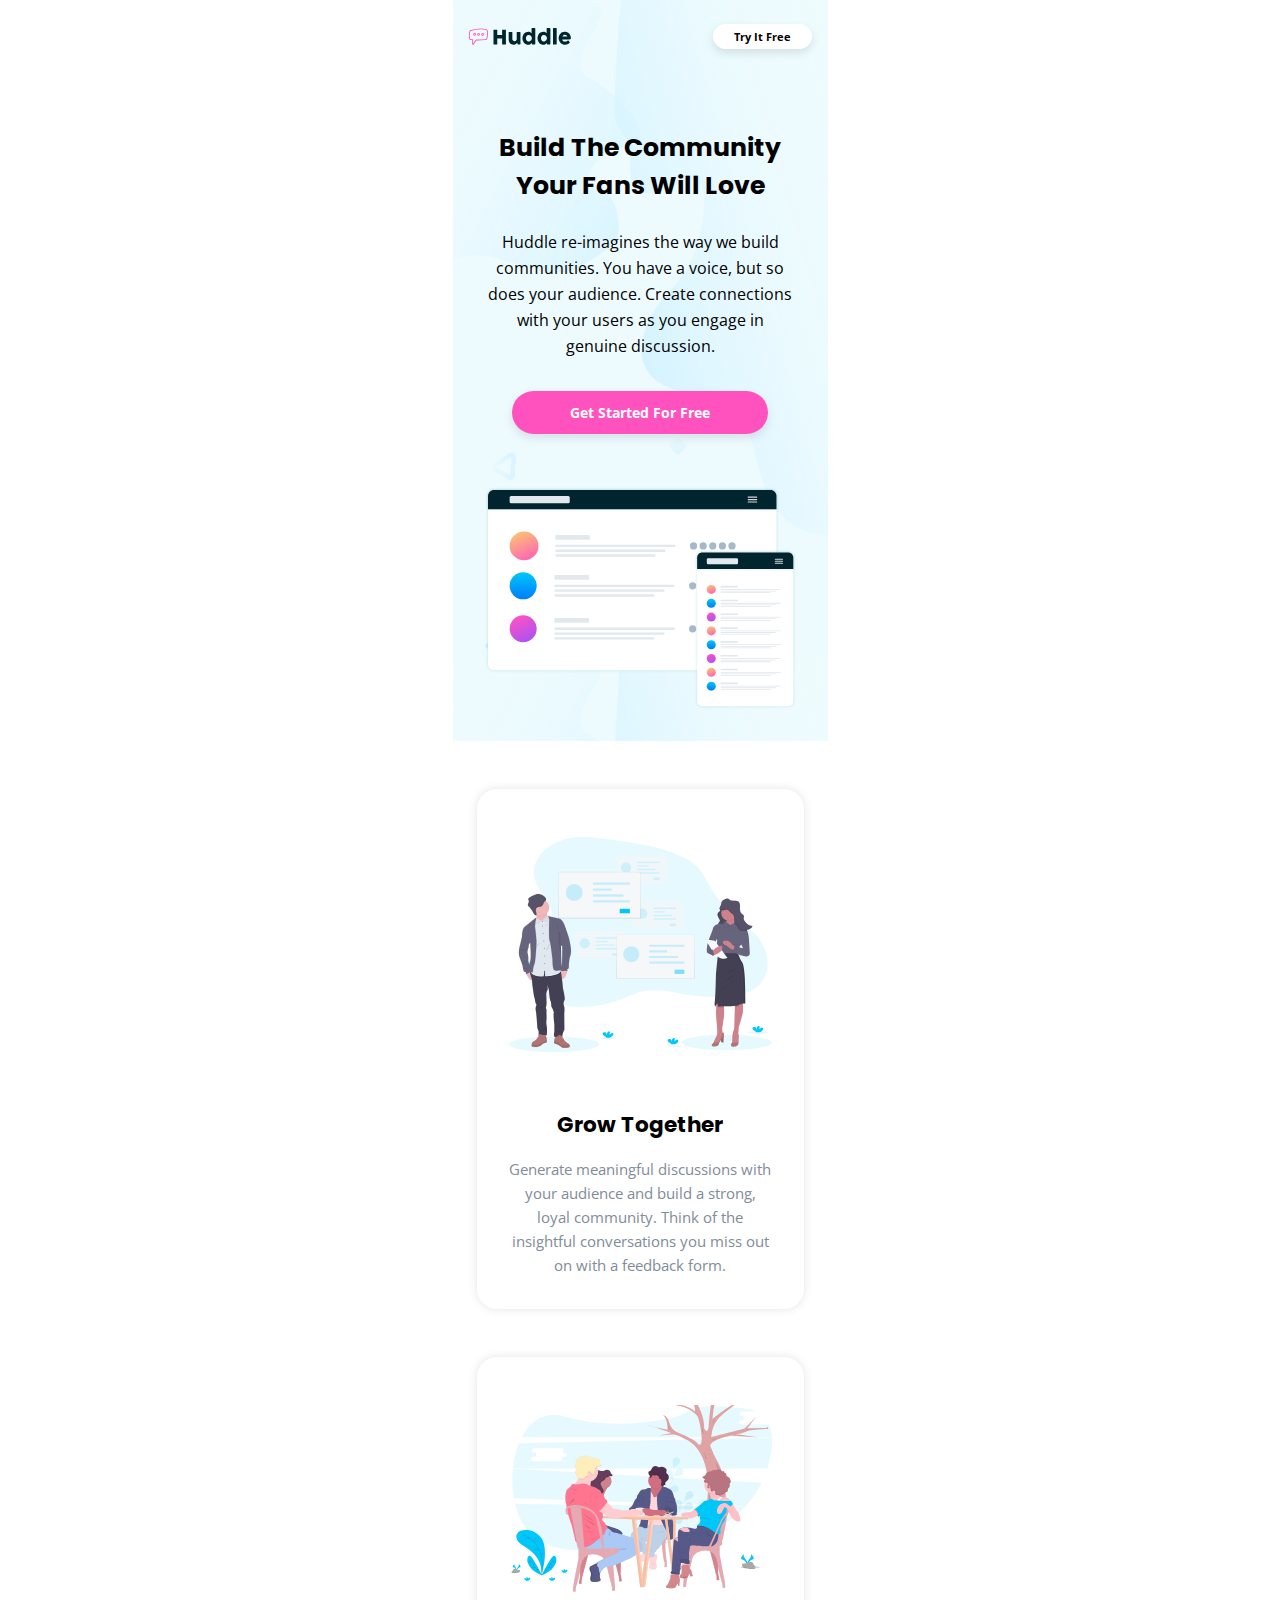
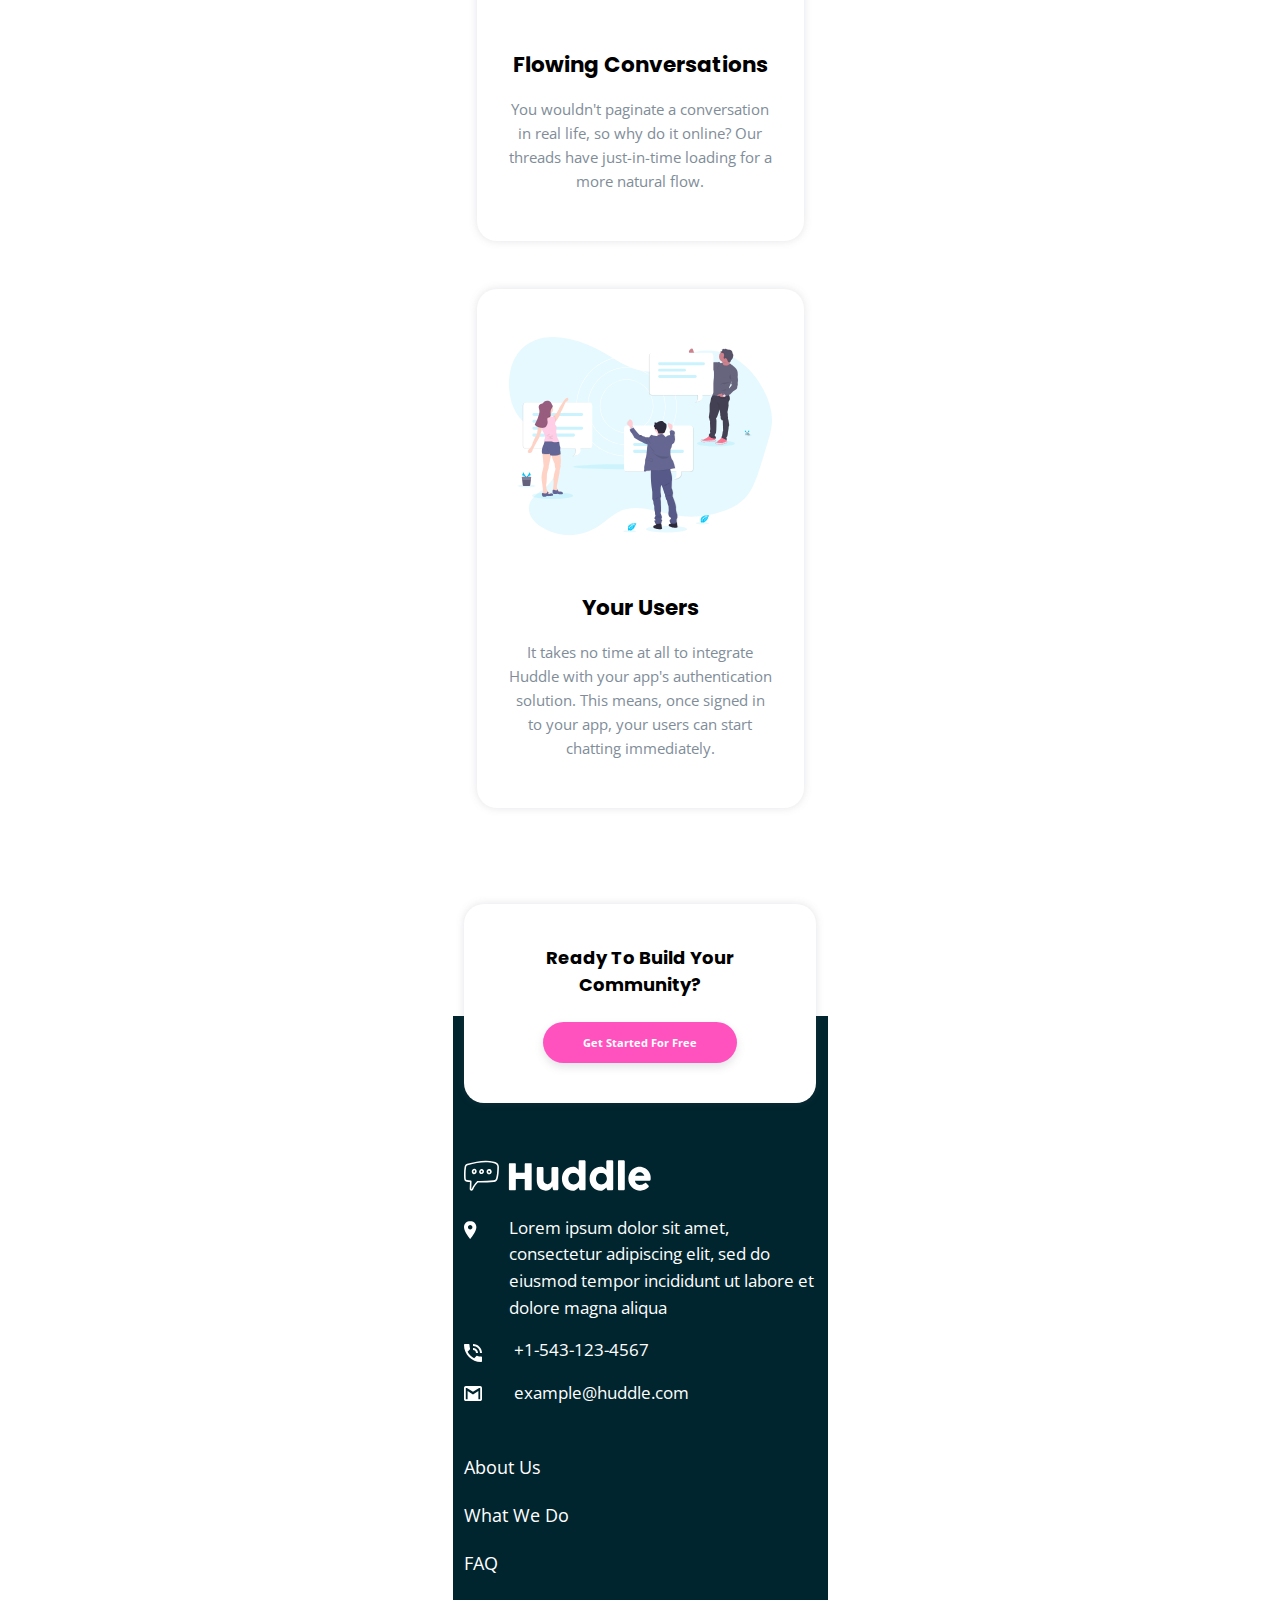
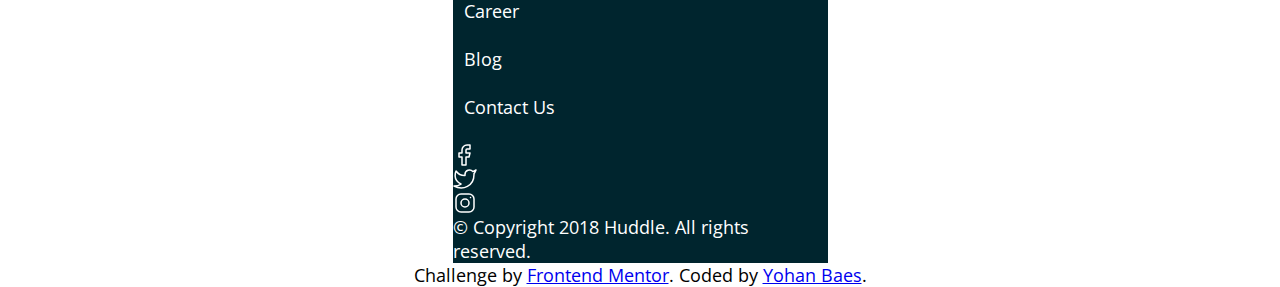
==== 016 - Huddle landing page/index.html @ f33014c8 "Add files via upload" ====
<!DOCTYPE html>
<html lang="en">
<head>
    <meta charset="UTF-8">
    <meta http-equiv="X-UA-Compatible" content="IE=edge">
    <meta name="viewport" content="width=device-width, initial-scale=1.0">
    <style>
        @import url('https://fonts.googleapis.com/css2?family=Open+Sans:wght@400;700&family=Poppins:wght@600&display=swap');
    </style> 
    <link rel="stylesheet" href="style.css">
    <link rel="shortcut icon" href="assets/images/favicon-32x32.png" type="image/x-icon">
    <title>Frontend Mentor | Huddle landing page with alternating feature blocks</title>
</head>
<body>
    <header>
        <section class="logo-section">
            <img src="assets/images/logo.svg" alt="logo">
            <a href="#">Try It Free</a>
        </section>
        <section class="top-section">
            <section class="top-section-text">
                <h1>Build The Community Your Fans Will Love</h1>
                <p>Huddle re-imagines the way we build communities. You have a voice, but so does your audience. 
                    Create connections with your users as you engage in genuine discussion.</p>
                <a href="#">Get Started For Free</a>
            </section>
            <img src="assets/images/illustration-mockups.svg" alt="">
        </section>
    </header>
    <main>
        <section class="card-section">
            <img src="assets/images/illustration-grow-together.svg" alt="">
            <h2>Grow Together</h2>
            <p>Generate meaningful discussions with your audience and build a strong, loyal community. 
                Think of the insightful conversations you miss out on with a feedback form.</p>
        </section>
        <section class="card-section">
            <img src="assets/images/illustration-flowing-conversation.svg" alt="">
            <h2>Flowing Conversations</h2>
            <p>You wouldn't paginate a conversation in real life, so why do it online? Our threads 
                have just-in-time loading for a more natural flow.</p>
        </section>
        <section class="card-section">
            <img src="assets/images/illustration-your-users.svg" alt="">
            <h2>Your Users</h2>
            <p>It takes no time at all to integrate Huddle with your app's authentication solution. 
                This means, once signed in to your app, your users can start chatting immediately.</p>
        </section>
        <section class="bottom-section">
            <h2>Ready To Build Your Community?</h2>
            <a href="#">Get Started For Free</a>
        </section>
    </main>
    <footer>
        <img id="footer-logo" src="assets/images/logo-white.svg" alt="logo">
        <section class="contact-section">
            <section class="contact-info-section">
                <img src="assets/images/icon-location.svg" alt="">
                <p>Lorem ipsum dolor sit amet, consectetur adipiscing elit, sed do eiusmod tempor 
                    incididunt ut labore et dolore magna aliqua</p>
            </section>
            <section class="contact-info-section">
                <img src="assets/images/icon-phone.svg" alt="">
                <p>+1-543-123-4567</p>
            </section>
            <section class="contact-info-section">
                <img src="assets/images/icon-email.svg" alt="">
                <p>example@huddle.com</p>
            </section>
        </section>
        <section class="links-section">
            <ul>
                <li>About Us</li>
                <li>What We Do</li>
                <li>FAQ</li>
                <li>Career</li>
                <li>Blog</li>
                <li>Contact Us</li>
            </ul>
        </section>
        <section class="socials-section">
            <a href="#"><img src="assets/images/facebook.svg" alt="facebook-link"></a>
            <a href="#"><img src="assets/images/twitter.svg" alt="twitter-link"></a>
            <a href="#"><img src="assets/images/instagram.svg" alt="instagram-link"></a>
        </section>
        <section class="copyright-section">
            <p>&copy; Copyright 2018 Huddle. All rights reserved.</p>
        </section>
    </footer>
    <div class="attribution">
        Challenge by <a href="https://www.frontendmentor.io?ref=challenge" target="_blank">Frontend Mentor</a>. 
        Coded by <a href="#">Yohan Baes</a>.
    </div>
</body>
</html>
---- 016 - Huddle landing page/style.css ----
/* RESETS */

*{
    margin: 0;
    padding: 0;
    box-sizing: border-box;
}

img{
    display: block;
}

/* CSS style guide infos*/

body{
    font-size: 18px;
    font-family: 'Open Sans', sans-serif;
    min-height: 100vh;
    width: 100vw;
    display: flex;
    flex-direction: column;
    justify-content: center;
    align-items: center;
}

main, header, footer{
    max-width: 375px;
}

h1, h2, h3, h4, h5, h6{
    font-family: 'Poppins', sans-serif;
}

/* BG Header */

header{
    background: url("assets/images/bg-hero-mobile.svg");
    background-color: #edfbfe;
}

/* Logo et bouton Try It Free */

.logo-section{
    display: flex;
    justify-content: space-between;
    align-items: center;
    margin: 1.5rem 1rem;
}

.logo-section img{
    width: 30%;
}

.logo-section a{
    color: black;
    font-weight: bold;
    text-decoration: none;
    font-size: 0.6em;
    background-color: white;
    padding: 0.3rem 1.3rem;
    border-radius: 50px;
    box-shadow: 0 4px 8px rgba(95, 100, 114, 0.171);
}

/* Header first section */

.top-section{
    display: grid;
    place-items: center;
    margin: 5rem 2rem 2rem 2rem;
    text-align: center;
}

.top-section-text{
    margin-bottom: 4rem;
}

.top-section h1{
    font-size: 1.4em;
    margin-bottom: 1.5rem;
}

.top-section p{
    font-size: 0.9em;
    line-height: 26px;
    margin-bottom: 2.5rem;
}

.top-section a{
    color: white;
    font-size: 0.75em;
    font-weight: bold;
    text-decoration: none;
    background-color: hsl(322, 100%, 66%);
    margin-bottom: 1.5rem;
    padding: 0.8rem 3.6rem;
    border-radius: 50px;
    box-shadow: 0 4px 8px rgba(95, 100, 114, 0.171);
}

.top-section img{
    width: 100%;
}

/* All cards */

.card-section{
    max-height: 520px;
    height: 100%;
    display: grid;
    place-items: center;
    text-align: center;
    padding: 3rem 2rem;
    margin: 3rem 1.5rem;
    box-shadow: 0 0 8px rgba(95, 100, 114, 0.171);
    border-radius: 20px;
}

.card-section h2{
    font-size: 1.2em;
    margin-bottom: 1rem;
}

.card-section p{
    font-size: 0.81em;
    color: hsl(208, 11%, 55%);
    line-height: 24px;
}

.card-section img{
    width: 100%;
    margin-bottom: 3.5rem;
}

/* Ready to build card */

main{
    position: relative;
    margin-bottom: 10rem;
}

.bottom-section{
    position: absolute;
    z-index: 2;
    display: grid;
    place-items: center;
    text-align: center;
    padding: 2.5rem 1.5rem;
    margin: 3rem 0.7rem;
    box-shadow: 0 0 8px rgba(95, 100, 114, 0.171);
    border-radius: 20px;
    background-color: white;
    color: black;
}

.bottom-section h2{
    font-size: 1em;
    margin-bottom: 1.5rem;
}

.bottom-section a{
    color: white;
    font-size: 0.6em;
    font-weight: bold;
    text-decoration: none;
    background-color: hsl(322, 100%, 66%);
    padding: 0.8rem 2.5rem;
    border-radius: 50px;
    box-shadow: 0 4px 8px rgba(95, 100, 114, 0.171);
}

/* Footer global & logo*/

footer{
    padding-top: 9rem;
    color: white;
    background-color: #00252e;
}

#footer-logo{
    width: 50%;
    margin: 0 0.7rem;
    margin-bottom: 1.5rem;
}

/* Footer contact */

.contact-section{
    margin: 0 0.7rem;
}

.contact-info-section{
    display: flex;
    align-items: flex-start;
    vertical-align: text-top;
    gap: 2rem;
    margin-bottom: 1rem;
}

.contact-info-section p{
    margin-top: 0;
    font-size: 0.925em;
    max-height: max-content;
    line-height: 1.6em;
    text-align: left;
    width: auto;
}

.contact-info-section img{
    width: 1em;
    margin-top: .35em;
}


/* Footer list */

.links-section{
    margin: 0 0.7rem;
    margin-top: 3rem;
}

.links-section li{
    margin-bottom: 1.5rem;
}

/* Footer socials */



/* Footer Copyright */
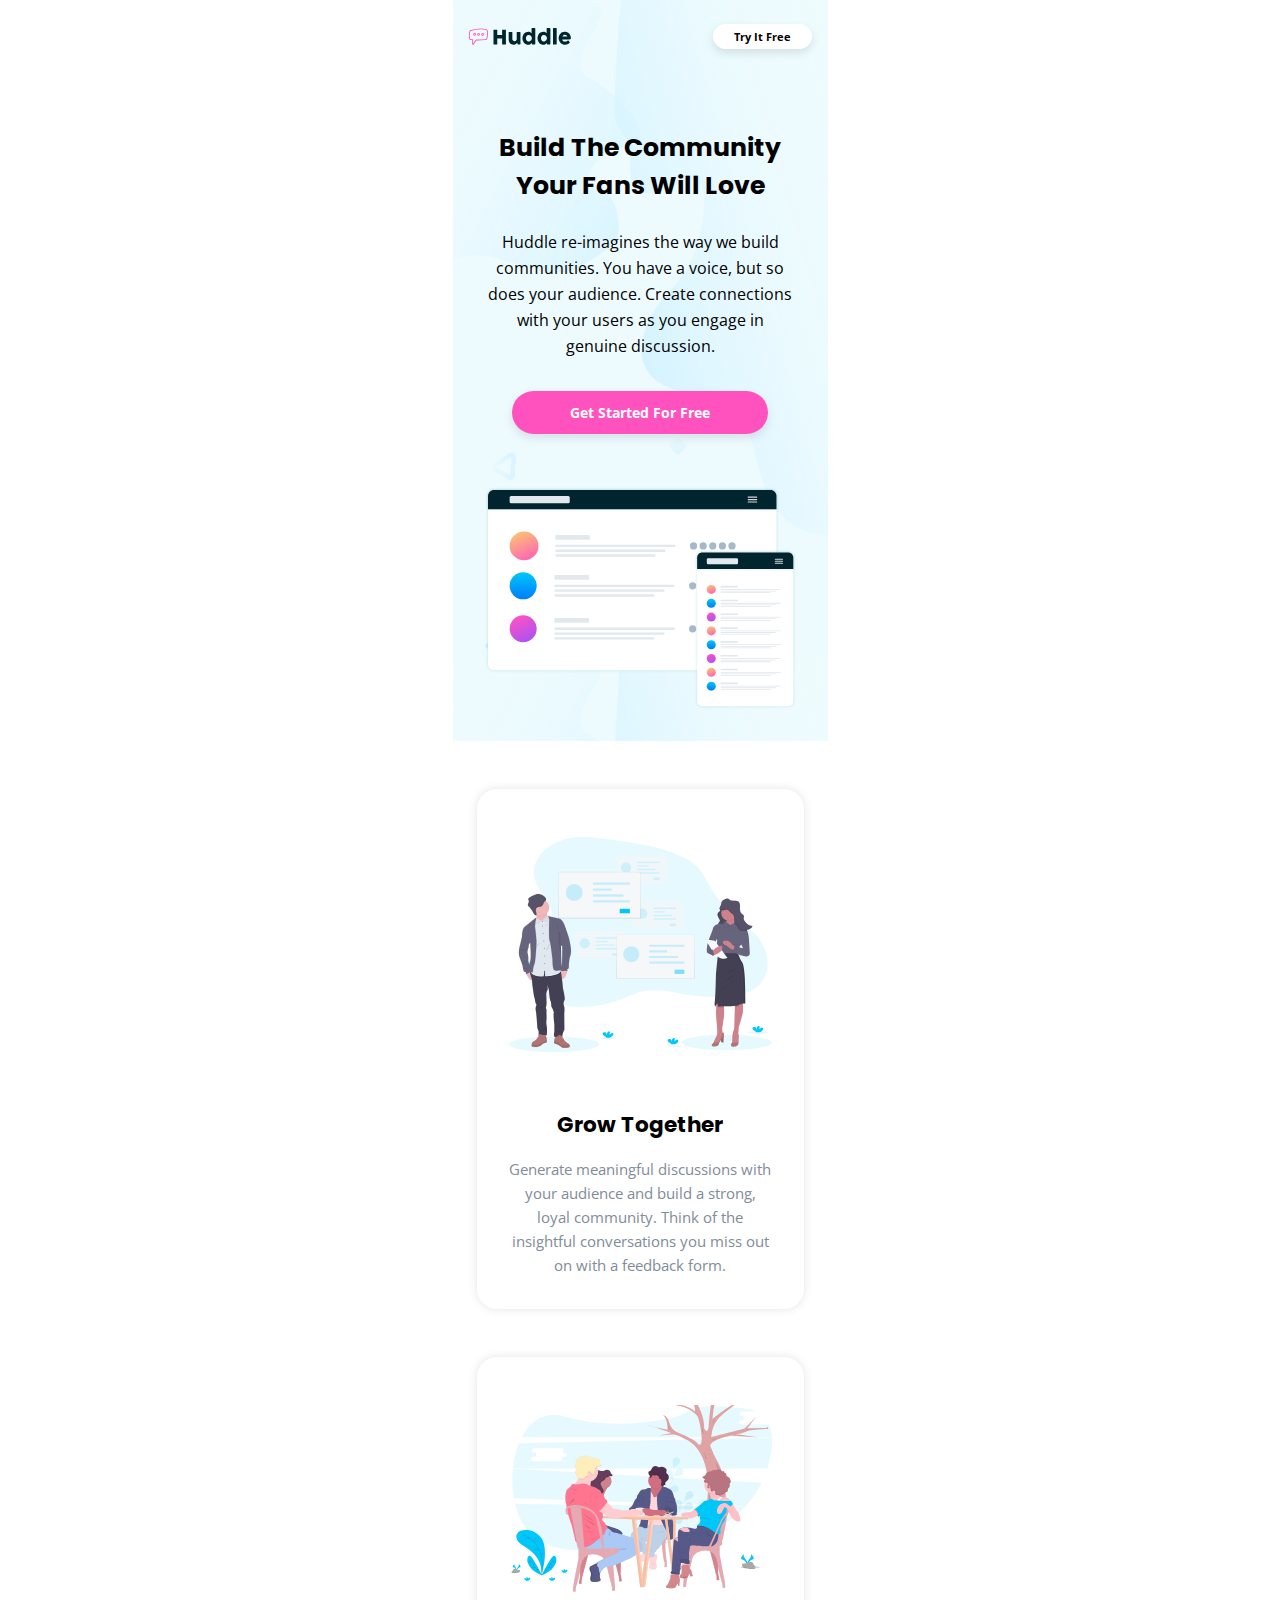
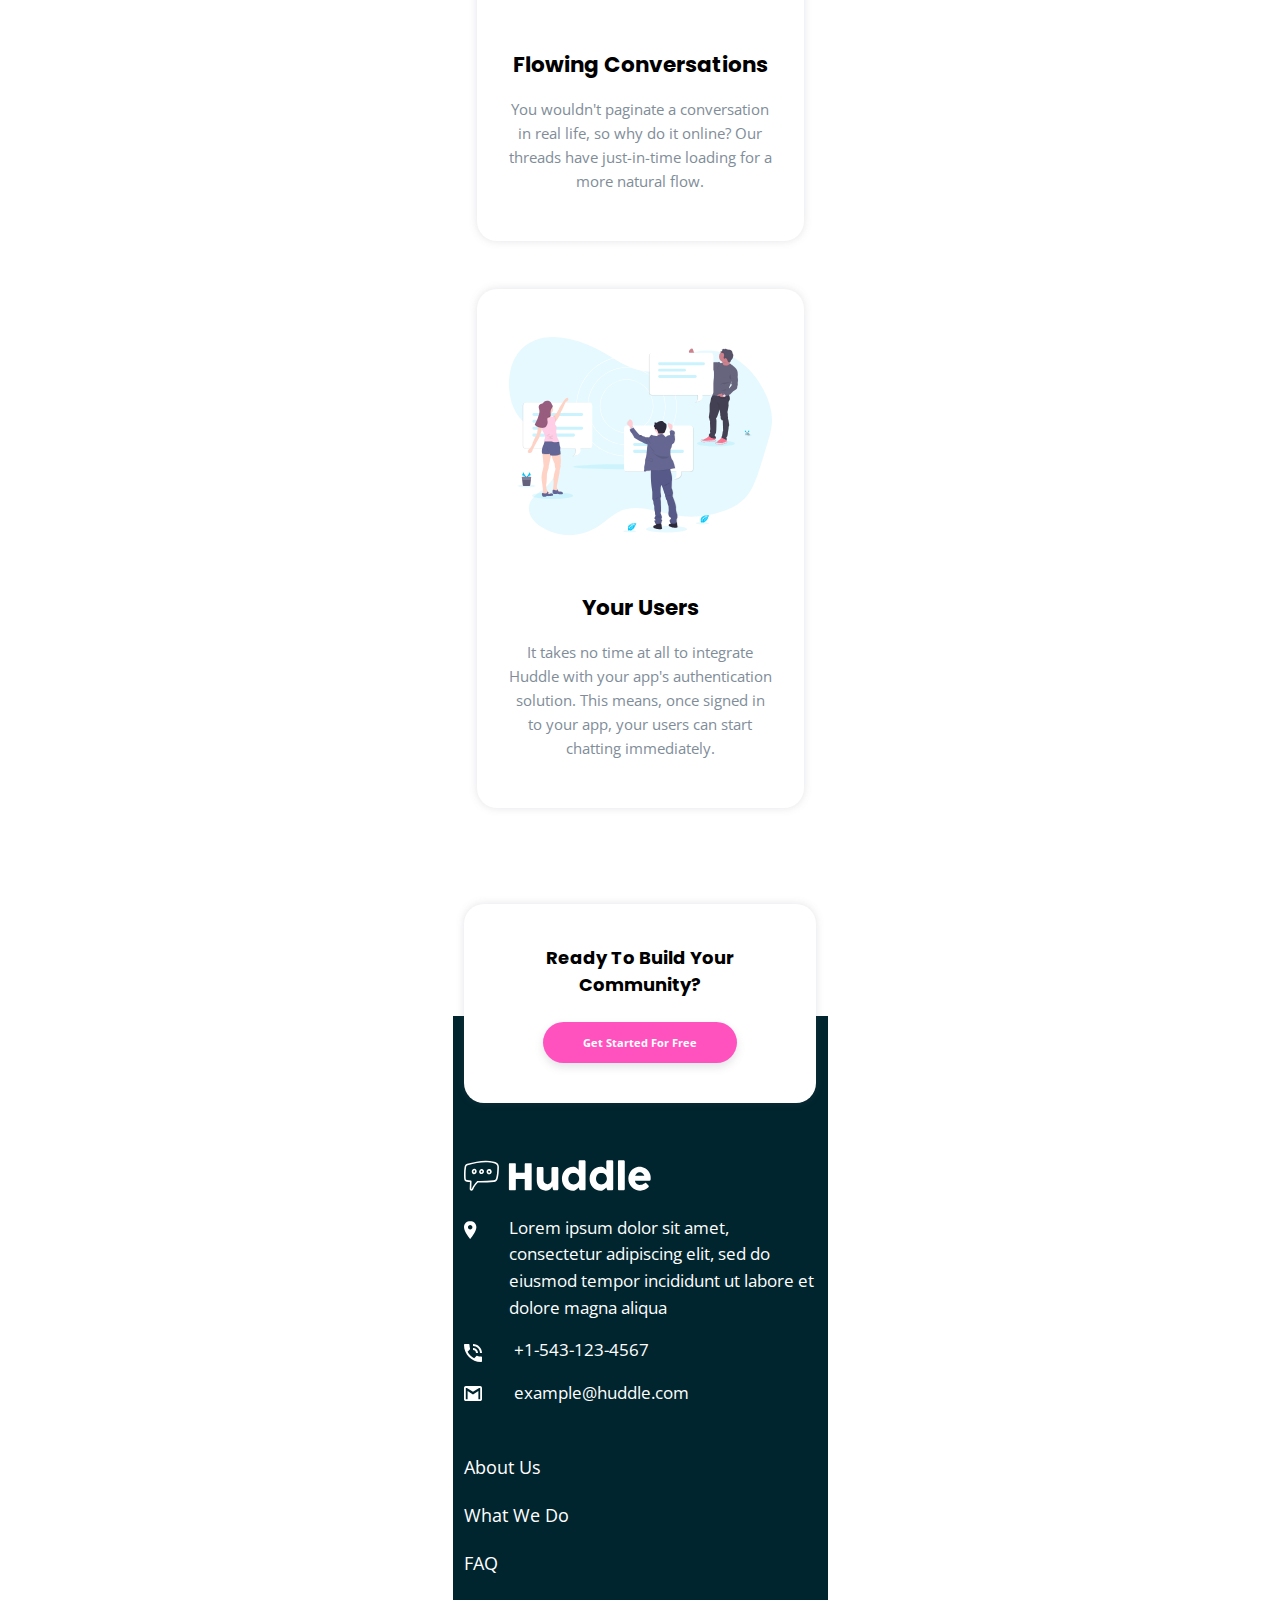
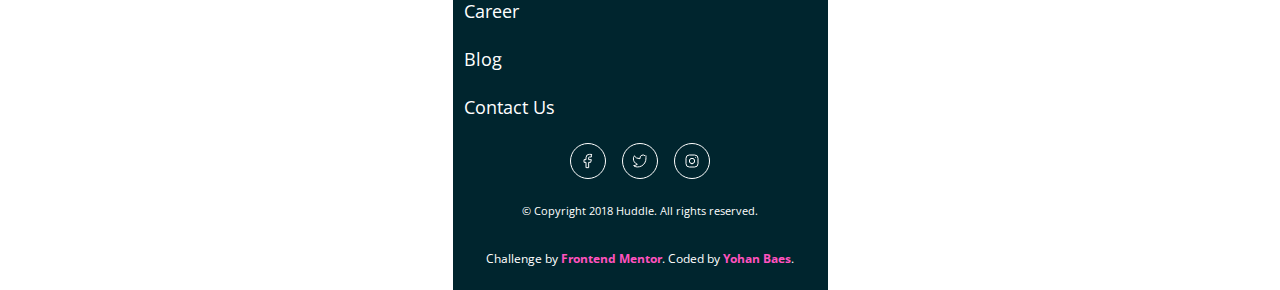
==== commit ff43e515: "modifi 27/01" ====
--- a/016 - Huddle landing page/index.html
+++ b/016 - Huddle landing page/index.html
@@ -86,10 +86,12 @@
         <section class="copyright-section">
             <p>&copy; Copyright 2018 Huddle. All rights reserved.</p>
         </section>
+        <div class="attribution">
+            <p>
+                Challenge by <a href="https://www.frontendmentor.io?ref=challenge" target="_blank"> Frontend Mentor</a>. 
+                Coded by <a href="#">Yohan Baes</a>.
+            </p>
+        </div>
     </footer>
-    <div class="attribution">
-        Challenge by <a href="https://www.frontendmentor.io?ref=challenge" target="_blank">Frontend Mentor</a>. 
-        Coded by <a href="#">Yohan Baes</a>.
-    </div>
 </body>
 </html>--- a/016 - Huddle landing page/style.css
+++ b/016 - Huddle landing page/style.css
@@ -219,14 +219,53 @@
     margin-top: 3rem;
 }
 
+.links-section ul{
+    list-style-type: none;
+}
+
 .links-section li{
     margin-bottom: 1.5rem;
 }
 
 /* Footer socials */
 
-
+.socials-section{
+    display: flex;
+    justify-content: center;
+    gap: 1rem;
+    margin-bottom: 1.5rem;
+}
+
+.socials-section img{
+    width: 2em;
+    border: 1px solid white;
+    padding: .5em;
+    border-radius: 2em;
+}
 
 /* Footer Copyright */
 
-
+.copyright-section{
+    display: flex;
+    justify-content: center;
+    margin-bottom: 2rem;
+}
+
+.copyright-section p{
+    font-size: .6em;
+}
+
+/* Footer signature */
+
+.attribution{
+    display: flex;
+    justify-content: center;
+    font-size: .65em;
+    margin-bottom: 1.5rem;
+}
+
+.attribution a{
+    font-weight: bold;
+    text-decoration: none;
+    color: #ff52bf;
+}
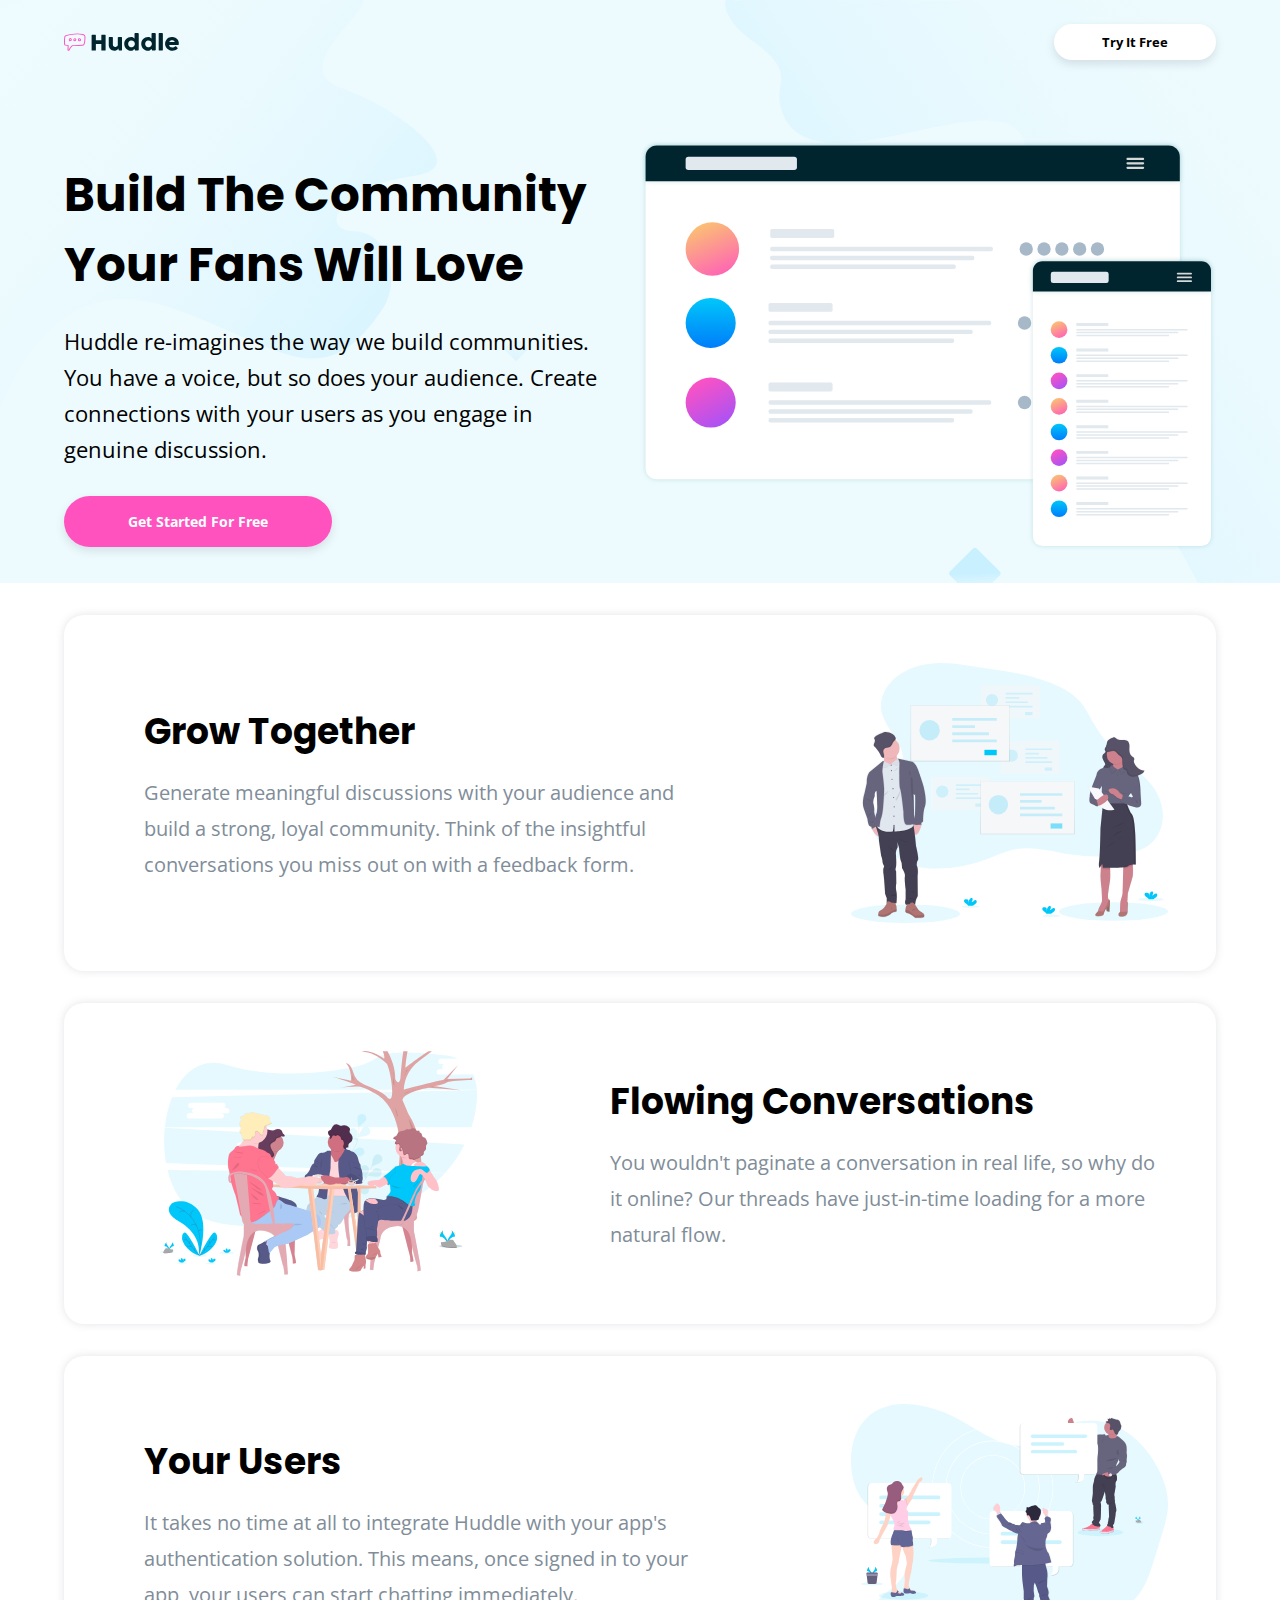
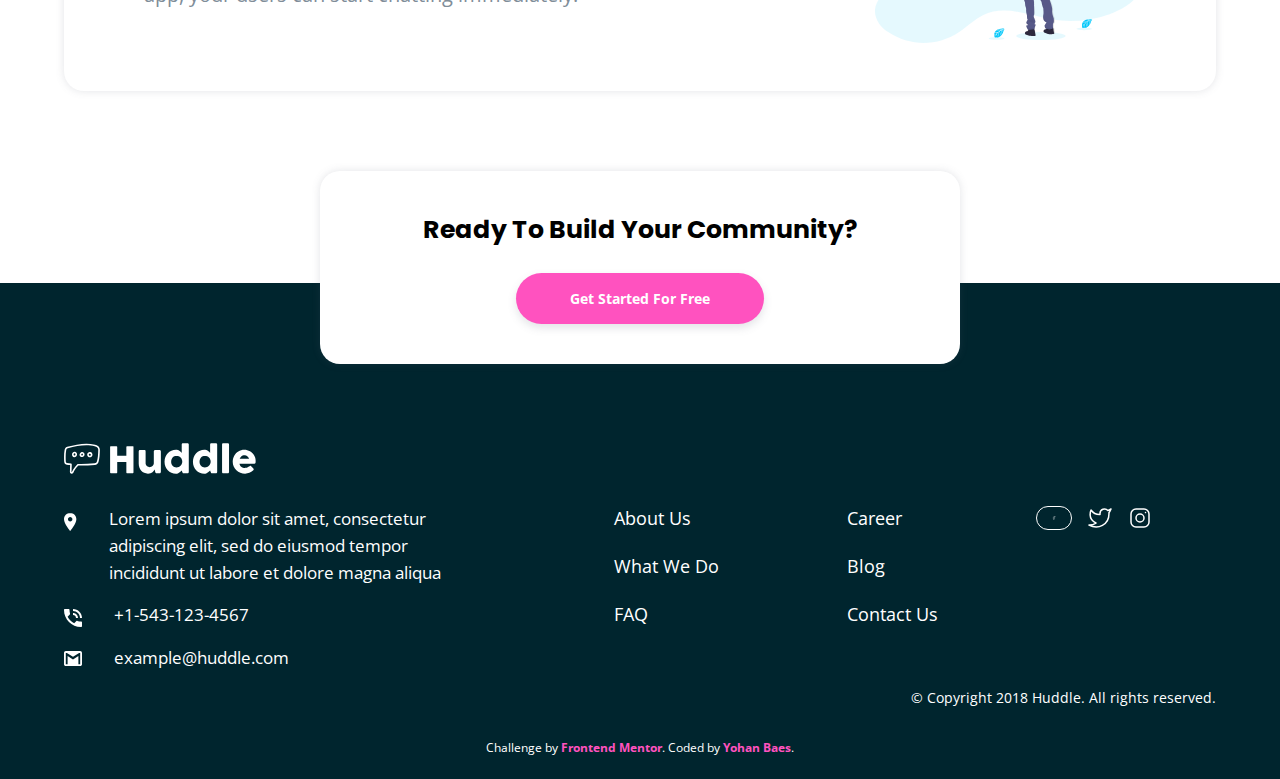
==== commit bceda0f2: "yes" ====
--- a/016 - Huddle landing page/index.html
+++ b/016 - Huddle landing page/index.html
@@ -30,21 +30,27 @@
     <main>
         <section class="card-section">
             <img src="assets/images/illustration-grow-together.svg" alt="">
-            <h2>Grow Together</h2>
-            <p>Generate meaningful discussions with your audience and build a strong, loyal community. 
+            <div class="card-text">
+                <h2>Grow Together</h2>
+                <p>Generate meaningful discussions with your audience and build a strong, loyal community. 
                 Think of the insightful conversations you miss out on with a feedback form.</p>
+            </div>
         </section>
         <section class="card-section">
-            <img src="assets/images/illustration-flowing-conversation.svg" alt="">
-            <h2>Flowing Conversations</h2>
-            <p>You wouldn't paginate a conversation in real life, so why do it online? Our threads 
+            <img src="assets/images/illustration-flowing-conversation.svg" alt="" id="imagetotheleft">
+            <div class="card-text">
+                <h2>Flowing Conversations</h2>
+                <p>You wouldn't paginate a conversation in real life, so why do it online? Our threads 
                 have just-in-time loading for a more natural flow.</p>
+            </div>
         </section>
         <section class="card-section">
             <img src="assets/images/illustration-your-users.svg" alt="">
-            <h2>Your Users</h2>
-            <p>It takes no time at all to integrate Huddle with your app's authentication solution. 
+            <div class="card-text">
+                <h2>Your Users</h2>
+                <p>It takes no time at all to integrate Huddle with your app's authentication solution. 
                 This means, once signed in to your app, your users can start chatting immediately.</p>
+            </div>
         </section>
         <section class="bottom-section">
             <h2>Ready To Build Your Community?</h2>
@@ -53,35 +59,37 @@
     </main>
     <footer>
         <img id="footer-logo" src="assets/images/logo-white.svg" alt="logo">
-        <section class="contact-section">
-            <section class="contact-info-section">
-                <img src="assets/images/icon-location.svg" alt="">
-                <p>Lorem ipsum dolor sit amet, consectetur adipiscing elit, sed do eiusmod tempor 
-                    incididunt ut labore et dolore magna aliqua</p>
+        <section class="contact-section-flex">
+            <section class="contact-section">
+                <section class="contact-info-section">
+                    <img src="assets/images/icon-location.svg" alt="">
+                    <p>Lorem ipsum dolor sit amet, consectetur adipiscing elit, sed do eiusmod tempor 
+                        incididunt ut labore et dolore magna aliqua</p>
+                </section>
+                <section class="contact-info-section">
+                    <img src="assets/images/icon-phone.svg" alt="">
+                    <p>+1-543-123-4567</p>
+                </section>
+                <section class="contact-info-section">
+                    <img src="assets/images/icon-email.svg" alt="">
+                    <p>example@huddle.com</p>
+                </section>
             </section>
-            <section class="contact-info-section">
-                <img src="assets/images/icon-phone.svg" alt="">
-                <p>+1-543-123-4567</p>
+            <section class="links-section">
+                <ul>
+                    <li>About Us</li>
+                    <li>What We Do</li>
+                    <li>FAQ</li>
+                    <li>Career</li>
+                    <li>Blog</li>
+                    <li>Contact Us</li>
+                </ul>
             </section>
-            <section class="contact-info-section">
-                <img src="assets/images/icon-email.svg" alt="">
-                <p>example@huddle.com</p>
+            <section class="socials-section">
+                <a href="#"><svg width="24px" height="24px" stroke-width="1.5" viewBox="0 0 24 24" fill="none" xmlns="http://www.w3.org/2000/svg" color="#ffffff"><path d="M17 2h-3a5 5 0 00-5 5v3H6v4h3v8h4v-8h3l1-4h-4V7a1 1 0 011-1h3V2z" stroke="#ffffff" stroke-width="1.5" stroke-linecap="round" stroke-linejoin="round"></path></svg></a>
+                <a href="#"><img src="assets/images/twitter.svg" alt="twitter-link"></a>
+                <a href="#"><img src="assets/images/instagram.svg" alt="instagram-link"></a>
             </section>
-        </section>
-        <section class="links-section">
-            <ul>
-                <li>About Us</li>
-                <li>What We Do</li>
-                <li>FAQ</li>
-                <li>Career</li>
-                <li>Blog</li>
-                <li>Contact Us</li>
-            </ul>
-        </section>
-        <section class="socials-section">
-            <a href="#"><img src="assets/images/facebook.svg" alt="facebook-link"></a>
-            <a href="#"><img src="assets/images/twitter.svg" alt="twitter-link"></a>
-            <a href="#"><img src="assets/images/instagram.svg" alt="instagram-link"></a>
         </section>
         <section class="copyright-section">
             <p>&copy; Copyright 2018 Huddle. All rights reserved.</p>
--- a/016 - Huddle landing page/style.css
+++ b/016 - Huddle landing page/style.css
@@ -16,7 +16,7 @@
     font-size: 18px;
     font-family: 'Open Sans', sans-serif;
     min-height: 100vh;
-    width: 100vw;
+    max-width: 100vw;
     display: flex;
     flex-direction: column;
     justify-content: center;
@@ -24,7 +24,8 @@
 }
 
 main, header, footer{
-    max-width: 375px;
+    max-width: 767.99px;
+    width: 100%;
 }
 
 h1, h2, h3, h4, h5, h6{
@@ -60,6 +61,11 @@
     padding: 0.3rem 1.3rem;
     border-radius: 50px;
     box-shadow: 0 4px 8px rgba(95, 100, 114, 0.171);
+    transition: all 0.4s;
+}
+
+.logo-section a:hover{
+    color: hsl(208, 11%, 55%);
 }
 
 /* Header first section */
@@ -88,7 +94,7 @@
 
 .top-section a{
     color: white;
-    font-size: 0.75em;
+    font-size: 0.65em;
     font-weight: bold;
     text-decoration: none;
     background-color: hsl(322, 100%, 66%);
@@ -96,6 +102,11 @@
     padding: 0.8rem 3.6rem;
     border-radius: 50px;
     box-shadow: 0 4px 8px rgba(95, 100, 114, 0.171);
+    transition: all 0.4s;
+}
+
+.top-section a:hover{
+    background-color: hsla(322, 100%, 66%, 0.60);
 }
 
 .top-section img{
@@ -105,7 +116,7 @@
 /* All cards */
 
 .card-section{
-    max-height: 520px;
+    max-height: max-content;
     height: 100%;
     display: grid;
     place-items: center;
@@ -141,6 +152,8 @@
 
 .bottom-section{
     position: absolute;
+    left: 0;
+    right: 0;
     z-index: 2;
     display: grid;
     place-items: center;
@@ -167,6 +180,11 @@
     padding: 0.8rem 2.5rem;
     border-radius: 50px;
     box-shadow: 0 4px 8px rgba(95, 100, 114, 0.171);
+    transition: all 0.4s;
+}
+
+.bottom-section a:hover{
+    background-color: hsla(322, 100%, 66%, 0.60);
 }
 
 /* Footer global & logo*/
@@ -236,13 +254,19 @@
     margin-bottom: 1.5rem;
 }
 
-.socials-section img{
+.socials-section svg{
     width: 2em;
     border: 1px solid white;
     padding: .5em;
     border-radius: 2em;
 }
 
+.socials-section svg:hover{
+    border: 1px solid hsla(322, 100%, 66%);
+    color: hsla(322, 100%, 66%);
+    fill: hsla(322, 100%, 66%);
+}
+
 /* Footer Copyright */
 
 .copyright-section{
@@ -269,3 +293,193 @@
     text-decoration: none;
     color: #ff52bf;
 }
+
+/* Format Desktop */
+
+@media screen and (min-width: 768px){
+    main, header, footer{
+    max-width: 100vw;
+    }
+
+    /* BG Header */
+
+    header{
+        background: url("assets/images/bg-hero-desktop.svg");
+        background-color: #edfbfe;
+        background-repeat: no-repeat;
+    }
+
+    /* Logo et bouton Try It Free */
+
+    .logo-section{
+        margin: 1.5rem 4rem;
+    }
+
+    .logo-section img{
+        width: 10%;
+    }
+
+    .logo-section a{
+        font-size: 0.7em;
+        padding: 0.6rem 3rem;
+        border-radius: 50px;
+    }
+
+    /* Header first section */
+
+    .top-section{
+        display: flex;
+        justify-content: space-between;
+        align-items: center;
+        gap: 2rem;
+        margin: 5rem 4rem 2rem 4rem;
+        text-align: center;
+    }
+
+    .top-section-text{
+        margin-bottom: 0;
+        text-align: left;
+        max-width: 40em;
+    }
+
+    .top-section h1{
+        font-size: 2.6em;
+    }
+
+    .top-section p{
+        font-size: 1.2em;
+        line-height: 36px;
+    }
+
+    .top-section a{
+        font-size: 0.8em;
+        padding: 1rem 4rem;
+    }
+
+    .top-section img{
+        width: 50%;
+    }
+
+    /* All cards */
+
+    .card-section{
+        max-height: 40rem;
+        display: flex;
+        justify-content: space-between;
+        align-items: center;
+        padding: 3rem 3rem;
+        margin: 2rem 4rem;
+        text-align: left;
+        gap: 4rem;
+    }
+
+    .card-text{
+        max-width: 31em;
+        margin-left: 2rem;
+    }
+
+    .card-section h2{
+        font-size: 2em;
+    }
+
+    .card-section p{
+        font-size: 1.1em;
+        color: hsl(208, 11%, 55%);
+        line-height: 36px;
+    }
+
+    .card-section img{
+        width: 30%;
+        margin-bottom: 0;
+        order: 2;
+    }
+
+    #imagetotheleft{
+        order: 0;
+        margin-left: 3rem;
+    }
+
+    /* Ready to build card */
+
+    .bottom-section{
+        left: 0;
+        right: 0;
+        z-index: 2;
+        padding: 2.5rem 1.5rem;
+        margin: 3rem 0.7rem;
+        max-width: 40rem;
+        margin-left: auto;
+        margin-right: auto;
+    }
+
+    .bottom-section h2{
+        font-size: 1.4em;
+    }
+
+    .bottom-section a{
+        font-size: .8em;
+        padding: 1rem 3.4rem;
+    }
+
+    /* Footer global & logo*/
+
+    #footer-logo{
+        width: 15%;
+        margin: 0 4rem;
+        margin-bottom: 2rem;
+        margin-top: 1rem;
+    }
+
+    /* Footer contact */
+
+    .contact-section{
+        margin: 0 4rem;
+        max-width: 24rem;
+    }
+
+    .contact-section-flex{
+        display: flex;
+        max-width: 90vw;
+        justify-content: space-between;
+        align-items: flex-start;
+    }
+
+    .contact-info-section img{
+        width: 1em;
+        margin-top: .35em;
+    }
+
+    /* Footer list */
+
+    .links-section{
+        margin: 0;
+    }
+
+    .links-section ul{
+        display: flex;
+        flex-direction: column;
+        text-align: left;
+        flex-wrap: wrap;
+        height: 9rem;
+        gap: 1.5rem 8rem;
+        width: 20rem;
+    }
+
+    .links-section li{
+        margin: 0;
+    }
+
+    /* Footer Copyright */
+
+    .copyright-section{
+        display: flex;
+        justify-content: flex-end;
+        margin-bottom: 2rem;
+        margin-left: 4rem;
+        margin-right: 4rem;
+    }
+
+    .copyright-section p{
+        font-size: .8em;
+    }
+}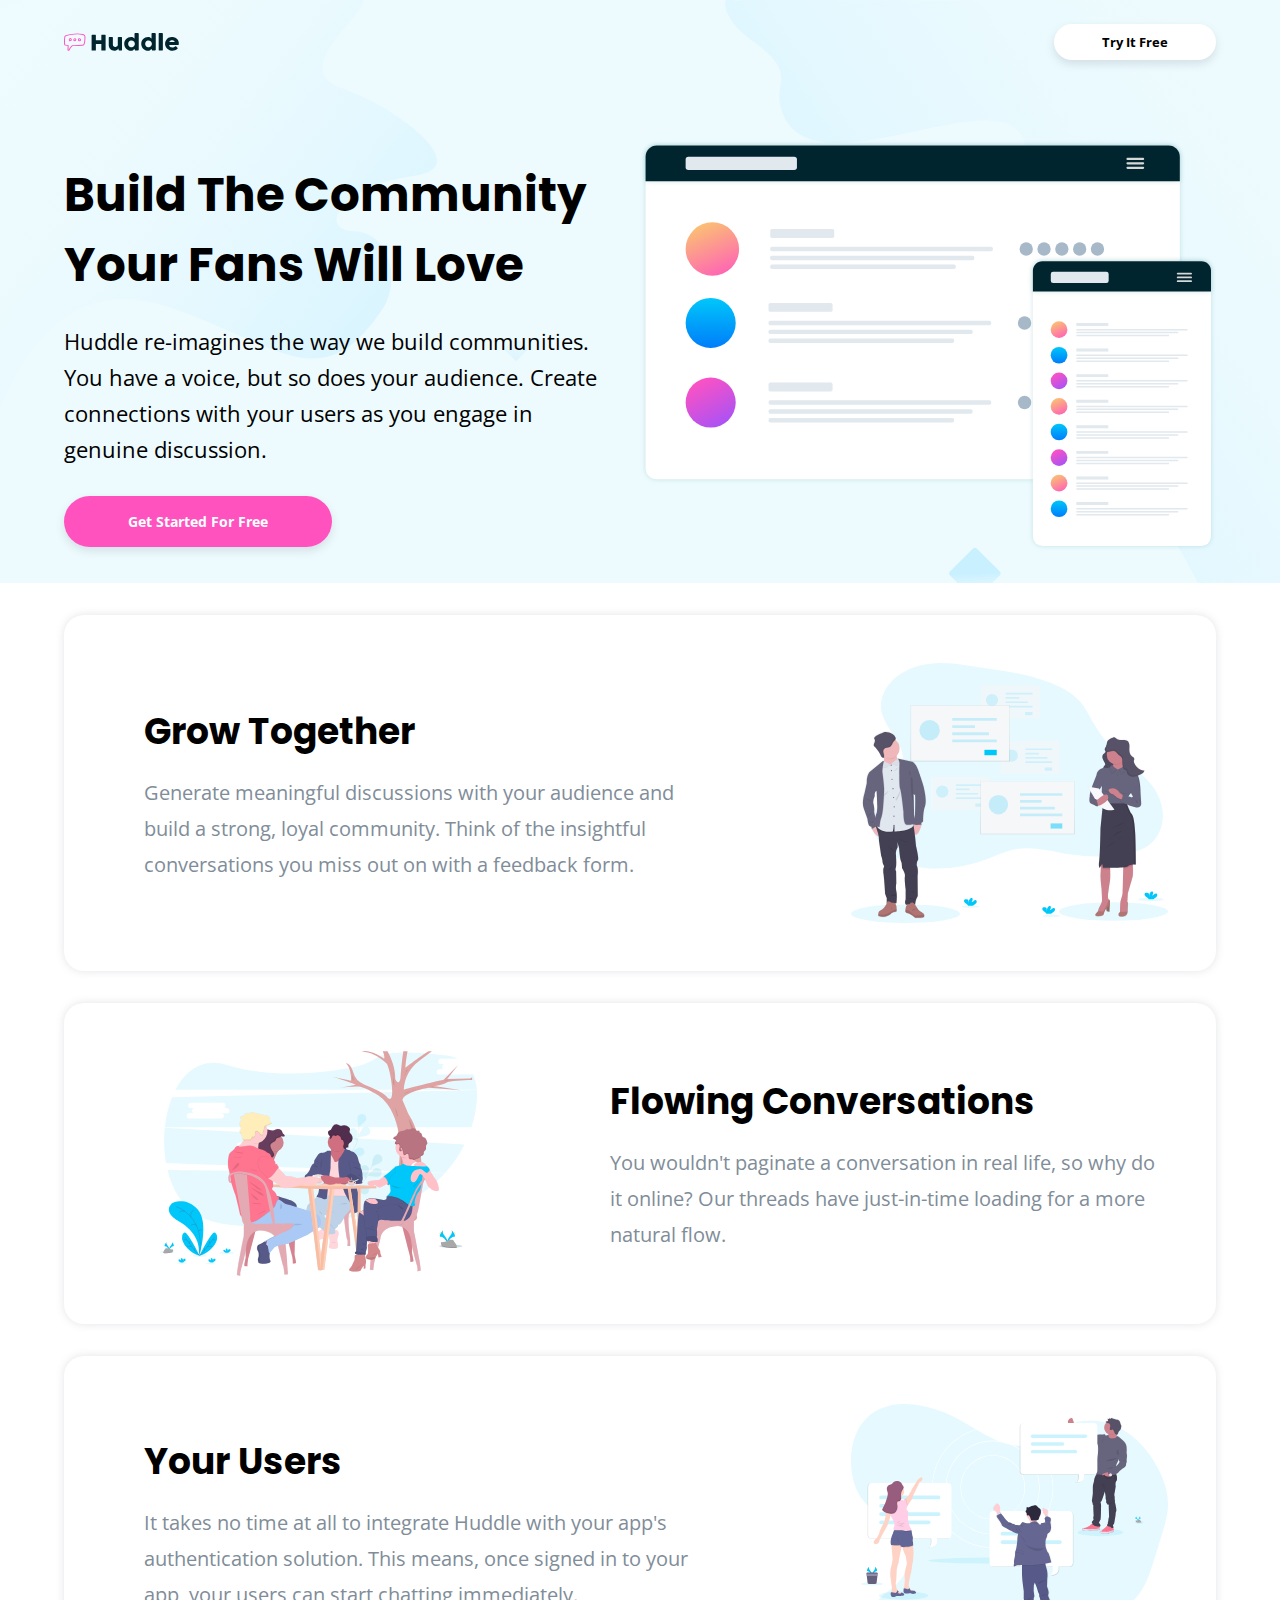
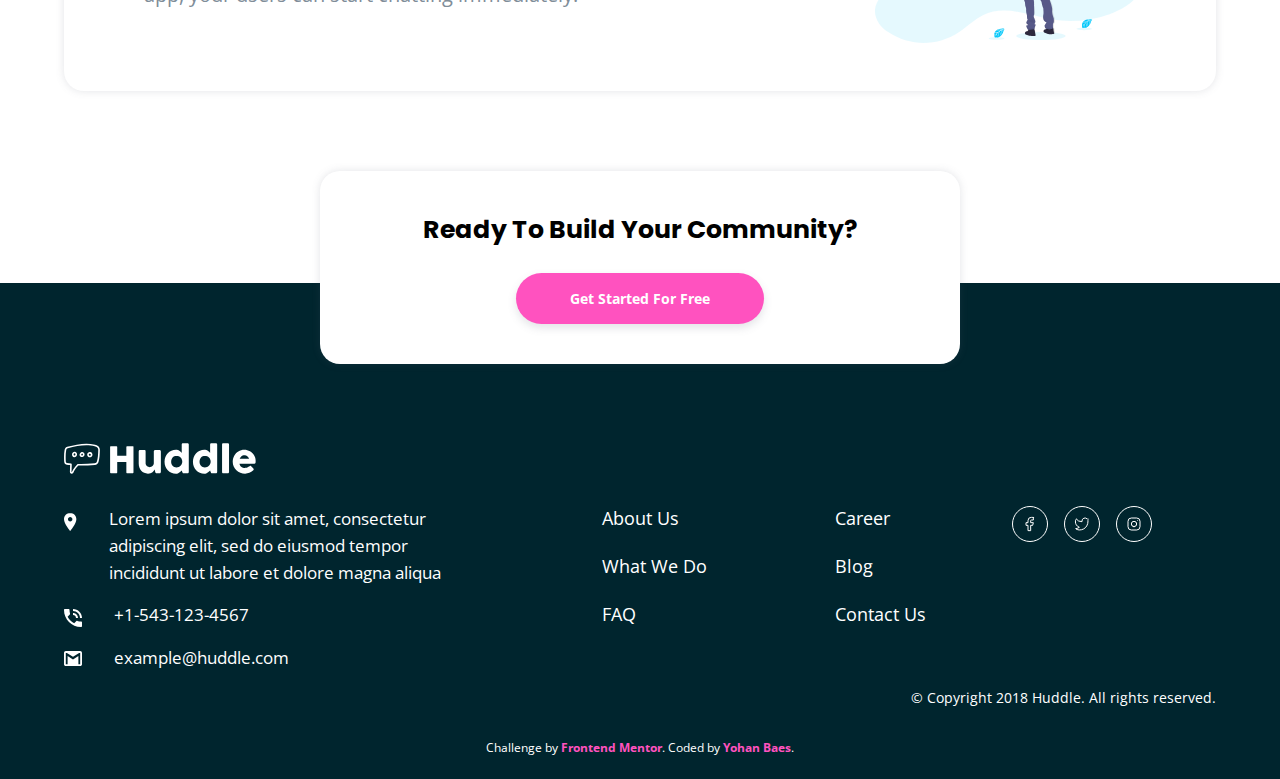
==== commit 5321e8dd: "yes" ====
--- a/016 - Huddle landing page/index.html
+++ b/016 - Huddle landing page/index.html
@@ -77,18 +77,18 @@
             </section>
             <section class="links-section">
                 <ul>
-                    <li>About Us</li>
-                    <li>What We Do</li>
-                    <li>FAQ</li>
-                    <li>Career</li>
-                    <li>Blog</li>
-                    <li>Contact Us</li>
+                    <li><a href="#">About Us</a></li>
+                    <li><a href="#">What We Do</a></li>
+                    <li><a href="#">FAQ</a></li>
+                    <li><a href="#">Career</a></li>
+                    <li><a href="#">Blog</a></li>
+                    <li><a href="#">Contact Us</a></li>
                 </ul>
             </section>
             <section class="socials-section">
                 <a href="#"><svg width="24px" height="24px" stroke-width="1.5" viewBox="0 0 24 24" fill="none" xmlns="http://www.w3.org/2000/svg" color="#ffffff"><path d="M17 2h-3a5 5 0 00-5 5v3H6v4h3v8h4v-8h3l1-4h-4V7a1 1 0 011-1h3V2z" stroke="#ffffff" stroke-width="1.5" stroke-linecap="round" stroke-linejoin="round"></path></svg></a>
-                <a href="#"><img src="assets/images/twitter.svg" alt="twitter-link"></a>
-                <a href="#"><img src="assets/images/instagram.svg" alt="instagram-link"></a>
+                <a href="#"><svg width="24px" height="24px" stroke-width="1.5" viewBox="0 0 24 24" fill="none" xmlns="http://www.w3.org/2000/svg" color="#ffffff"><path d="M23 3.01s-2.018 1.192-3.14 1.53a4.48 4.48 0 00-7.86 3v1a10.66 10.66 0 01-9-4.53s-4 9 5 13a11.64 11.64 0 01-7 2c9 5 20 0 20-11.5 0-.278-.028-.556-.08-.83C21.94 5.674 23 3.01 23 3.01z" stroke="#ffffff" stroke-width="1.5" stroke-linecap="round" stroke-linejoin="round"></path></svg></a>
+                <a href="#"><svg width="24px" height="24px" stroke-width="1.5" viewBox="0 0 24 24" fill="none" xmlns="http://www.w3.org/2000/svg" color="#ffffff"><path d="M12 16a4 4 0 100-8 4 4 0 000 8z" stroke="#ffffff" stroke-width="1.5" stroke-linecap="round" stroke-linejoin="round"></path><path d="M3 16V8a5 5 0 015-5h8a5 5 0 015 5v8a5 5 0 01-5 5H8a5 5 0 01-5-5z" stroke="#ffffff" stroke-width="1.5"></path><path d="M17.5 6.51l.01-.011" stroke="#ffffff" stroke-width="1.5" stroke-linecap="round" stroke-linejoin="round"></path></svg></a>
             </section>
         </section>
         <section class="copyright-section">
--- a/016 - Huddle landing page/style.css
+++ b/016 - Huddle landing page/style.css
@@ -241,6 +241,15 @@
     list-style-type: none;
 }
 
+.links-section ul a{
+    color: white;
+    text-decoration: none;
+}
+
+.links-section ul a:hover{
+    text-decoration: underline;
+}
+
 .links-section li{
     margin-bottom: 1.5rem;
 }
@@ -256,6 +265,7 @@
 
 .socials-section svg{
     width: 2em;
+    height: 2em;
     border: 1px solid white;
     padding: .5em;
     border-radius: 2em;
@@ -263,8 +273,10 @@
 
 .socials-section svg:hover{
     border: 1px solid hsla(322, 100%, 66%);
-    color: hsla(322, 100%, 66%);
-    fill: hsla(322, 100%, 66%);
+}
+
+.socials-section svg:hover path{
+    stroke: #ff52bf;
 }
 
 /* Footer Copyright */
